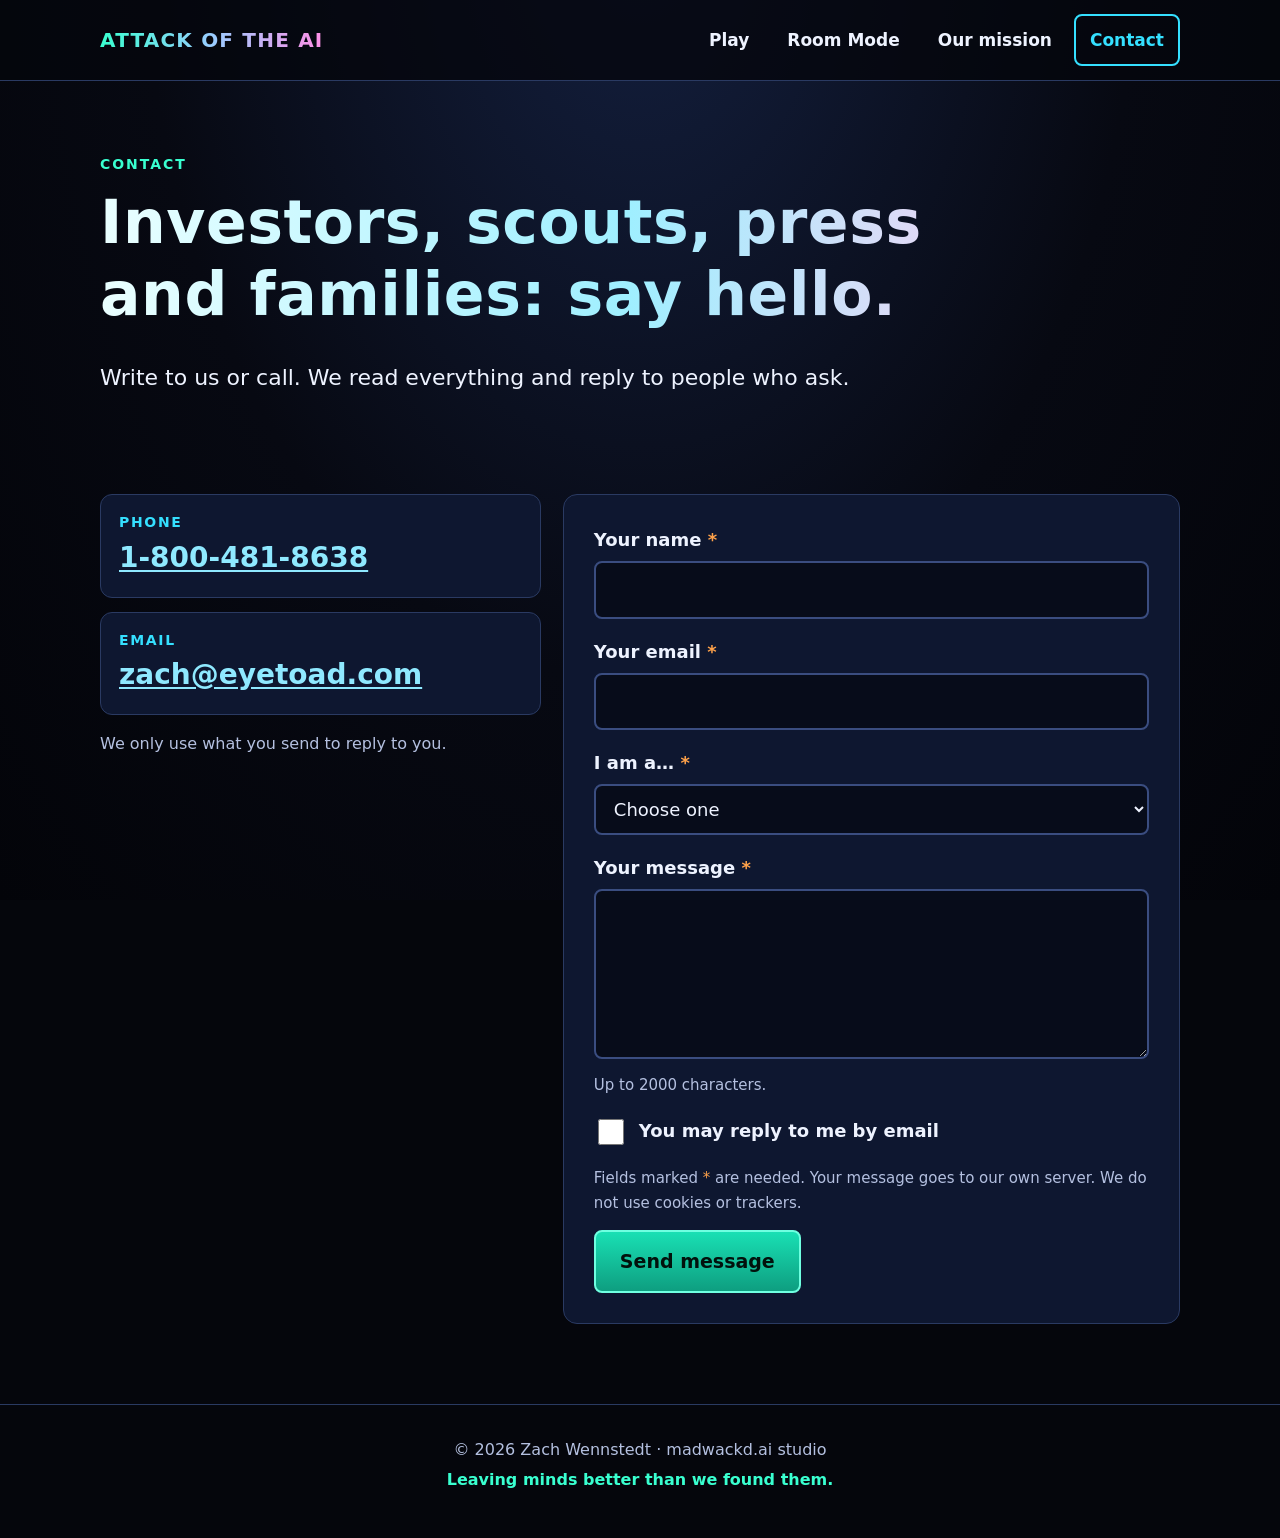
==== contact.html @ 5589227d "Attack of the AI v0.4: bare-hand flying, pilot gloves, seat setup, speed effects, Room Mode preview," ====
<!doctype html>
<html lang="en">
<head>
<meta charset="utf-8">
<meta name="viewport" content="width=device-width, initial-scale=1, viewport-fit=cover">
<title>Contact | Attack of the AI</title>
<meta name="description" content="Investors, scouts, press and families: get in touch about Attack of the AI.">
<meta name="theme-color" content="#05060c">
<meta http-equiv="Content-Security-Policy" content="default-src 'self'; script-src 'self'; style-src 'self' 'unsafe-inline'; img-src 'self' data:; connect-src 'self' https://clients.eyetoad.com; object-src 'none'; base-uri 'self'; form-action 'none'">
<meta name="referrer" content="strict-origin-when-cross-origin">
<link rel="icon" href="data:image/svg+xml,%3Csvg xmlns='http://www.w3.org/2000/svg' viewBox='0 0 64 64'%3E%3Ccircle cx='32' cy='32' r='28' fill='%2339ffd0'/%3E%3Ccircle cx='32' cy='32' r='12' fill='%23ff4fd8'/%3E%3C/svg%3E">
  <script type="module" crossorigin src="./assets/contact-li128efd.js"></script>
  <link rel="modulepreload" crossorigin href="./assets/modulepreload-polyfill-P2Xu9kJm.js">
  <link rel="stylesheet" crossorigin href="./assets/site-Bjc5uk84.css">
</head>
<body>
<a class="skip" href="#main">Skip to the content</a>
<header class="site-header"><div class="wrap">
<a class="brand" href="./index.html">Attack of the AI</a>
<nav aria-label="Main"><ul>
<li><a href="./index.html">Play</a></li>
<li><a href="./room.html">Room Mode</a></li>
<li><a href="./mission.html">Our mission</a></li>
<li><a href="./contact.html" aria-current="page">Contact</a></li>
</ul></nav>
</div></header>
<main id="main">
<section class="hero" style="padding-bottom:0"><div class="wrap">
<p class="eyebrow">Contact</p>
<h1>Investors, scouts, press and families: say hello.</h1>
<p class="lede">Write to us or call. We read everything and reply to people who ask.</p>
</div></section>

<section><div class="wrap">
<div class="contact-grid">
<div>
<ul class="reach">
<li><span class="lbl">Phone</span><a href="tel:+18004818638">1-800-481-8638</a></li>
<li><span class="lbl">Email</span><a href="mailto:zach@eyetoad.com">zach@eyetoad.com</a></li>
</ul>
<p class="privacy">We only use what you send to reply to you.</p>
</div>

<form id="contact-form" method="post" novalidate aria-describedby="form-note">
<noscript><p class="status show fail">This form needs JavaScript. You can still use the phone number or email address on this page.</p></noscript>
<div class="status fail" id="summary" role="alert" tabindex="-1"></div>
<div class="field" data-field="name"><label for="name">Your name <span class="req" aria-hidden="true">*</span></label><input type="text" id="name" name="name" autocomplete="name" maxlength="100" required aria-describedby="name-err"><p class="err" id="name-err"></p></div>
<div class="field" data-field="email"><label for="email">Your email <span class="req" aria-hidden="true">*</span></label><input type="email" id="email" name="email" autocomplete="email" maxlength="200" required aria-describedby="email-err" inputmode="email"><p class="err" id="email-err"></p></div>
<div class="field" data-field="role"><label for="role">I am a… <span class="req" aria-hidden="true">*</span></label><select id="role" name="role" required aria-describedby="role-err"><option value="">Choose one</option><option>Investor</option><option>Talent scout or publisher</option><option>Press</option><option>Teacher or parent</option><option>Player</option></select><p class="err" id="role-err"></p></div>
<div class="field" data-field="message"><label for="message">Your message <span class="req" aria-hidden="true">*</span></label><textarea id="message" name="message" maxlength="2000" required aria-describedby="message-err message-help"></textarea><p class="err" id="message-err"></p></div>
<p class="help" id="message-help" style="margin-top:-12px;margin-bottom:18px">Up to 2000 characters.</p>
<div class="hp" aria-hidden="true"><label for="_honey">Leave this field empty</label><input type="text" id="_honey" name="_honey" tabindex="-1" autocomplete="off"></div>
<div class="field"><label class="check" for="consent"><input type="checkbox" id="consent" name="consent" value="yes"> <span>You may reply to me by email</span></label></div>
<p class="help" id="form-note" style="margin-bottom:14px">Fields marked <span class="req">*</span> are needed. <span id="mode-note"></span></p>
<button type="submit" class="btn" id="send">Send message</button>
<div class="status" id="status" role="status" aria-live="polite"></div>
</form>
</div>
</div></section>
</main>
<footer class="site-footer"><div class="wrap">
<p>© 2026 Zach Wennstedt · madwackd.ai studio</p>
<p class="slogan">Leaving minds better than we found them.</p>
</div></footer>
</body>
</html>
---- assets/site-Bjc5uk84.css ----
:root{--bg:#05060c;--bg2:#0b1224;--card:#0e1730;--line:#2a3a62;--ink:#eef3ff;--dim:#b4c0e0;--cyan:#35e0ff;--mint:#39ffd0;--orange:#ffa24a;--focus:#ffd36b;--bp:#0a2d66;--font:system-ui, -apple-system, "Segoe UI", Roboto, "Helvetica Neue", Arial, sans-serif}*{box-sizing:border-box}html{-webkit-text-size-adjust:100%;scroll-behavior:smooth}body{background:var(--bg);color:var(--ink);font-family:var(--font);background-image:radial-gradient(at 50% -10%,#142040 0%,#070912 55%,#030409 100%);background-attachment:fixed;margin:0;font-size:18px;line-height:1.65}img,svg{max-width:100%}a{color:#8fe9ff;text-underline-offset:3px}a:hover{color:#fff}:focus-visible{outline:3px solid var(--focus);outline-offset:3px;border-radius:3px}.skip{background:var(--focus);color:#111;z-index:50;border-radius:6px;padding:10px 14px;font-weight:700;position:absolute;top:-60px;left:8px}.skip:focus{top:8px}.wrap{width:min(1080px,100% - 32px);margin-inline-start:auto;margin-inline-end:auto}.wrap.wide{width:min(1400px,100% - 32px)}.site-header{border-bottom:1px solid var(--line);background:#05060cc7}.site-header .wrap{flex-wrap:wrap;justify-content:space-between;align-items:center;gap:8px 24px;padding:14px 0;display:flex}.brand{letter-spacing:.06em;text-transform:uppercase;background:linear-gradient(90deg, var(--mint), #9cf, #ff8fe6);color:#0000;-webkit-background-clip:text;background-clip:text;font-size:20px;font-weight:800;text-decoration:none}.brand:hover{color:#0000}nav ul{flex-wrap:wrap;gap:4px 6px;margin:0;padding:0;list-style:none;display:flex}nav a{min-height:44px;color:var(--ink);border:2px solid #0000;border-radius:8px;padding:10px 14px;font-size:17px;font-weight:600;text-decoration:none;display:inline-block}nav a:hover{border-color:var(--line);color:#fff}nav a[aria-current=page]{border-color:var(--cyan);color:var(--cyan)}.site-footer{border-top:1px solid var(--line);text-align:center;color:var(--dim);margin-top:72px;padding:28px 0 40px;font-size:16px}.site-footer p{margin:4px 0}.site-footer .slogan{color:var(--mint);font-weight:600}h1,h2,h3{margin:0 0 .5em;line-height:1.2}h1{letter-spacing:.01em;font-size:clamp(34px,6.4vw,60px)}h2{font-size:clamp(27px,4.4vw,38px)}h3{font-size:21px}p{max-width:68ch;margin:0 0 1em}.lede{color:var(--ink);font-size:clamp(19px,2.6vw,22px)}.eyebrow{letter-spacing:.14em;text-transform:uppercase;color:var(--mint);margin:0 0 10px;font-size:14px;font-weight:700}section{padding:56px 0 8px}.hero{padding:72px 0 24px;position:relative;overflow:hidden}.hero h1{background:linear-gradient(90deg,#eaffff,#9fefff 55%,#ffd0f2);color:#0000;-webkit-background-clip:text;background-clip:text;max-width:16em}.hero-art{opacity:.5;pointer-events:none;z-index:0;width:min(520px,80vw);position:absolute;top:-30px;right:-80px}.hero .wrap{z-index:1;position:relative}.btn{font:inherit;cursor:pointer;color:#02110c;background:linear-gradient(#19e0b4,#0e9e80);border:2px solid #6fffe0;border-radius:8px;min-height:48px;padding:14px 24px;font-size:19px;font-weight:800;text-decoration:none;display:inline-block}.btn:hover{color:#000;background:linear-gradient(#4dffd5,#14b794)}.btn.alt{color:var(--ink);background:#10182c;border-color:#3a4d80}.btn.alt:hover{border-color:var(--cyan);color:#fff;background:#16213e}.btn:disabled{opacity:.55;cursor:not-allowed}.btn.small{min-height:44px;padding:9px 16px;font-size:16px}.grid{grid-template-columns:repeat(auto-fit,minmax(190px,1fr));gap:18px;margin-top:24px;padding:0;list-style:none;display:grid}.card{background:var(--card);border:1px solid var(--line);border-radius:12px;padding:20px 20px 8px}.card h3{color:#fff;align-items:center;gap:12px;display:flex}.card h3 svg{flex:none;width:44px;height:44px}.card .how{letter-spacing:.1em;text-transform:uppercase;color:var(--cyan);margin:0 0 4px;font-size:14px;font-weight:700}.card p{font-size:17px}.soft{border:1px solid var(--line);background:linear-gradient(#1420408c,#0a102033);border-radius:14px;padding:28px clamp(18px,4vw,40px)}.pull{border-left:5px solid var(--orange);background:#ffa24a12;border-radius:0 12px 12px 0;margin:8px 0 0;padding:28px clamp(18px,4vw,40px)}.pull p{color:#fff4e8;max-width:40em;font-size:clamp(20px,2.8vw,25px);line-height:1.5}.pull cite{color:var(--orange);font-style:normal;font-weight:700}.note{border:2px solid var(--orange);background:#ffa24a14;border-radius:10px;max-width:none;margin:18px 0;padding:12px 16px;font-weight:700}.cta{text-align:center;border:1px solid var(--line);background:radial-gradient(at 50% 0,#17325a 0%,#0b1224 70%);border-radius:16px;margin-top:56px;padding:44px 20px}.cta p{margin-inline-start:auto;margin-inline-end:auto}.cta h2{max-width:20em;margin-inline-start:auto;margin-inline-end:auto}.bp-tools{flex-wrap:wrap;align-items:center;gap:10px;margin:10px 0;display:flex}.bp-tools .hint{color:var(--dim);margin:0;font-size:16px}.frame{background:var(--bp);-webkit-overflow-scrolling:touch;border:2px solid #4a67a8;border-radius:6px;overflow:auto}.frame:focus-visible{outline-offset:2px}.sheet{width:100%;min-width:1000px;height:auto;display:block}.frame.is-full{max-height:85vh}.frame.is-full .sheet{width:1600px;min-width:1600px}.sheet .bp-bg{fill:var(--bp)}.sheet .bt{fill:#eaf6ff;letter-spacing:.06em;font-family:Arial Narrow,Segoe UI,Arial,Helvetica,sans-serif;font-size:14px}.sheet .bt.xs{font-size:12px}.sheet .bt.s{font-size:13px}.sheet .bt.m{font-size:14px}.sheet .bt.h{font-size:16px;font-weight:700}.sheet .bt.b{font-size:15px;font-weight:700}.sheet .bt.xl{letter-spacing:.08em;font-size:24px;font-weight:700}.sheet .bt.dim{fill:#a9c6ee}.sheet .bt.zone{fill:#bcd6f5;font-size:12px}.sheet .bt.k{font-size:14px}.sheet .bt.hd{fill:#fff}.sheet .bt.tb1{font-size:17px;font-weight:700}.sheet .bt.tb2{font-size:14px}.sheet .bt.tb3{fill:#ffd9a8;font-size:14px;font-weight:700}.sheet .bt.bn{fill:#fff;letter-spacing:0;pointer-events:none;font-size:16px;font-weight:700}.sheet .l1,.sheet .l2,.sheet .l3,.sheet .rack,.sheet .sym,.sheet .tree circle,.sheet .spanel,.sheet .zone-hab,.sheet .zone-tree,.sheet .pond,.sheet .plate{vector-effect:none}.sheet .l1{stroke:#eaf6ff;stroke-width:1.1px;fill:none}.sheet .l2{stroke:#eaf6ff;stroke-width:2px;fill:none}.sheet .l3{stroke:#eaf6ff;stroke-width:3px;fill:none}.sheet .fill-bg{fill:var(--bp)}.sheet .fillw{fill:#eaf6ff}.sheet .hdr{fill:#17408a;stroke:#eaf6ff;stroke-width:1.5px}.sheet .rack{fill:var(--bp);stroke:#eaf6ff;stroke-width:1.1px}.sheet .spanel{stroke:#bfe6ff;stroke-width:1px;fill-opacity:1}.sheet .sym{stroke:#eaf6ff;stroke-width:2px;fill:var(--bp)}.sheet .symf,.sheet .post{fill:#eaf6ff;stroke:none}.sheet .tree circle{fill:#8ff2b41f;stroke:#8ff2b4;stroke-width:1.2px}.sheet .tree .dot{fill:#8ff2b4;stroke:none}.sheet .zone-hab{fill:#8ff2b412;stroke:#8ff2b4;stroke-width:1.5px;stroke-dasharray:12 4 2 4}.sheet .zone-tree{fill:#8ff2b412;stroke:#8ff2b4;stroke-width:1.2px;stroke-dasharray:6 4}.sheet .pond{fill:#9fd2ff24;stroke:#9fd2ff;stroke-width:2px}.sheet .reed{stroke:#8ff2b4;stroke-width:1.2px;fill:none}.sheet .plate{fill:var(--bp);stroke:none}.sheet .corr{stroke:#8ff2b4;stroke-width:1.6px;stroke-dasharray:3 5}.sheet .chev{stroke:#8ff2b4;stroke-width:1.8px;fill:none}.sheet .prop{stroke:#eaf6ff;stroke-width:1.6px;stroke-dasharray:18 5 3 5 3 5;fill:none}.sheet .pw{stroke:#eaf6ff;stroke-width:1.7px;stroke-dasharray:10 4 2 4;fill:none}.sheet .walk{stroke:#eaf6ff;stroke-width:2.4px;stroke-dasharray:1 5;stroke-linecap:round;fill:none}.sheet .stub{stroke:#eaf6ff;stroke-width:1.6px}.sheet .p-sup-o{stroke:#ffa24a;stroke-width:7px;fill:none;stroke-linejoin:round}.sheet .p-sup-i{stroke:var(--bp);stroke-width:3.2px;fill:none;stroke-linejoin:round}.sheet .p-ret{stroke:#6fe3ff;stroke-width:3.6px;stroke-dasharray:14 5 3 5;fill:none;stroke-linejoin:round}.sheet .c-warm{stroke:#ffa24a;stroke-width:2.6px;fill:none}.sheet .c-cool{stroke:#6fe3ff;stroke-width:2.6px;fill:none}.sheet .w-clean{stroke:#a9d8ff;stroke-width:3.6px;stroke-dasharray:1 6;stroke-linecap:round;fill:none}.sheet .w-rain{stroke:#a9d8ff;stroke-width:2.4px;stroke-dasharray:9 5;fill:none}.sheet .w-reject{stroke:#d6dff0;stroke-width:2.4px;stroke-dasharray:14 4 2 4 2 4;fill:none}.sheet .ar-o{fill:#ffa24a}.sheet .ar-c{fill:#6fe3ff}.sheet .ar-w{fill:#a9d8ff}.sheet .ar-g{fill:#d6dff0}.sheet .lead{stroke:#eaf6ff;stroke-width:1.3px}.sheet .bubble{cursor:pointer;outline:none}.sheet .bub{fill:var(--bp);stroke:#fff;stroke-width:2px}.sheet .hit{fill:#0000}.sheet .bubble.on .bub{fill:#35e0ff;stroke:#fff}.sheet .bubble:focus-visible .bub{fill:#35e0ff;stroke:#fff}.sheet .bubble.on .bn{fill:#04202b}.sheet .bubble:focus-visible .bn{fill:#04202b}.sheet .bubble:focus-visible .hit{stroke:var(--focus);stroke-width:3px}.sheet .part{transition:opacity .25s}.sheet.dim .part:not(.on){opacity:.2}.sheet .part.on{filter:drop-shadow(0 0 4px #35e0ffe6)}.sheet .node{transition:opacity .5s}.sheet .flow{fill:none;stroke-width:6.5px;stroke-linecap:round;stroke-dasharray:0 16;opacity:.25;transition:opacity .6s}.sheet .flow.warm{stroke:#ff9a3c}.sheet .flow.cool{stroke:#4fd8ff}.sheet .flow.water{stroke:#b4dcff}.sheet .flow.reject{stroke:#e3e9f5}.sheet .flow.active,.sheet.all .flow{opacity:1}.sheet.playing .flow{animation:3s linear infinite flow}@keyframes flow{to{stroke-dashoffset:-32px}}.sheet .node.active>rect:first-child,.sheet .node.active>path:first-child{stroke:#35e0ff;stroke-width:4px}.panel{background:var(--card);border:1px solid var(--line);border-radius:12px;margin-top:16px;padding:18px 20px}.panel h3{margin-bottom:8px}.steps{flex-wrap:wrap;align-items:center;gap:10px;margin-bottom:12px;display:flex}.caption{color:#fff;max-width:none;min-height:3.3em;margin:0;font-size:20px}.stepdots{gap:6px;margin-left:4px;display:flex}.stepdots span{border:2px solid var(--cyan);border-radius:50%;width:12px;height:12px}.stepdots span.on{background:var(--cyan)}.rm-note{color:var(--dim);font-size:16px;display:none}.callouts{grid-template-columns:repeat(auto-fit,minmax(min(100%,420px),1fr));gap:10px;margin:18px 0;padding:0;list-style:none;display:grid}.callouts li{background:var(--card);border:2px solid var(--line);cursor:pointer;border-radius:10px;gap:14px;padding:12px 14px;display:flex}.callouts li:hover,.callouts li.on{border-color:var(--cyan);background:#12223f}.callouts .num{background:var(--bp);border:2px solid #fff;border-radius:50%;flex:none;place-items:center;width:36px;height:36px;font-size:17px;font-weight:800;display:grid}.callouts li.on .num{background:var(--cyan);color:#04202b}.callouts b{color:#fff;display:block}.callouts span.t{color:var(--dim);font-size:17px;line-height:1.5}.inwords h3{margin-top:1.2em}.inwords p{max-width:75ch}.contact-grid{grid-template-columns:1fr;gap:22px;margin-top:20px;display:grid}@media (min-width:900px){.contact-grid{grid-template-columns:5fr 7fr;align-items:start}}.reach{gap:14px;margin:0 0 16px;padding:0;list-style:none;display:grid}.reach li{background:var(--card);border:1px solid var(--line);border-radius:12px;padding:16px 18px}.reach .lbl{letter-spacing:.12em;text-transform:uppercase;color:var(--cyan);font-size:14px;font-weight:700;display:block}.reach a{word-break:break-word;font-size:clamp(22px,4.5vw,28px);font-weight:800}form{background:var(--card);border:1px solid var(--line);border-radius:14px;padding:clamp(18px,3vw,30px)}.field{margin-bottom:18px}label,legend{margin-bottom:6px;font-weight:700;display:block}.req{color:var(--orange)}input[type=text],input[type=email],select,textarea{width:100%;font:inherit;color:var(--ink);background:#070c1a;border:2px solid #3a4d80;border-radius:8px;min-height:48px;padding:12px 14px;font-size:18px}textarea{resize:vertical;min-height:170px}input:hover,select:hover,textarea:hover{border-color:#6479b3}input:focus-visible{outline:3px solid var(--focus);outline-offset:2px;border-color:var(--focus)}select:focus-visible{outline:3px solid var(--focus);outline-offset:2px;border-color:var(--focus)}textarea:focus-visible{outline:3px solid var(--focus);outline-offset:2px;border-color:var(--focus)}.field.bad input,.field.bad select,.field.bad textarea{border-color:#ff8a8a}.err{color:#ffb3b3;max-width:none;margin:6px 0 0;font-size:16px;font-weight:600;display:none}.field.bad .err{display:block}.help{color:var(--dim);max-width:none;margin:4px 0 0;font-size:15px}.check{align-items:flex-start;gap:12px;font-weight:600;display:flex}.check input{accent-color:#19e0b4;flex:none;width:26px;height:26px;margin-top:3px}.hp{width:1px;height:1px;left:-10000px;overflow:hidden;position:absolute!important}.status{border:2px solid;border-radius:10px;max-width:none;margin-top:18px;padding:14px 16px;font-weight:600;display:none}.status.show{display:block}.status.ok{border-color:var(--mint);background:#39ffd014}.status.fail{background:#ff8a8a14;border-color:#ff8a8a}.status.info{border-color:var(--cyan);background:#35e0ff14}.status .btn{margin-top:8px}.privacy{color:var(--dim);margin-top:14px;font-size:16px}@media (prefers-reduced-motion:reduce){html{scroll-behavior:auto}*{transition:none!important;animation:none!important}.sheet .flow{display:none}.rm-note{display:block}.js-play{display:none}}@media (max-width:560px){body{font-size:18px}.sheet{min-width:1000px}}@media print{@page{size:landscape;margin:10mm}body{color:#000;-webkit-print-color-adjust:exact;-moz-print-color-adjust:exact;print-color-adjust:exact;font-size:11pt;background:#fff!important}.site-header,.bp-tools,.panel.follow,.skip,.cta,.hero-art{display:none!important}.frame{border:0;max-height:none!important;overflow:visible!important}.sheet,.frame.is-full .sheet{break-inside:avoid;page-break-inside:avoid;width:100%!important;min-width:0!important}.sheet .flow{display:none}.hero h1{color:#000;background:0 0}a{color:#000}.card,.soft,.callouts li{color:#000;background:#fff;border-color:#999}.callouts span.t,.card p,.note,.site-footer{color:#000}}#summary.show{margin-bottom:18px}.site-footer p{margin-inline-start:auto;margin-inline-end:auto}
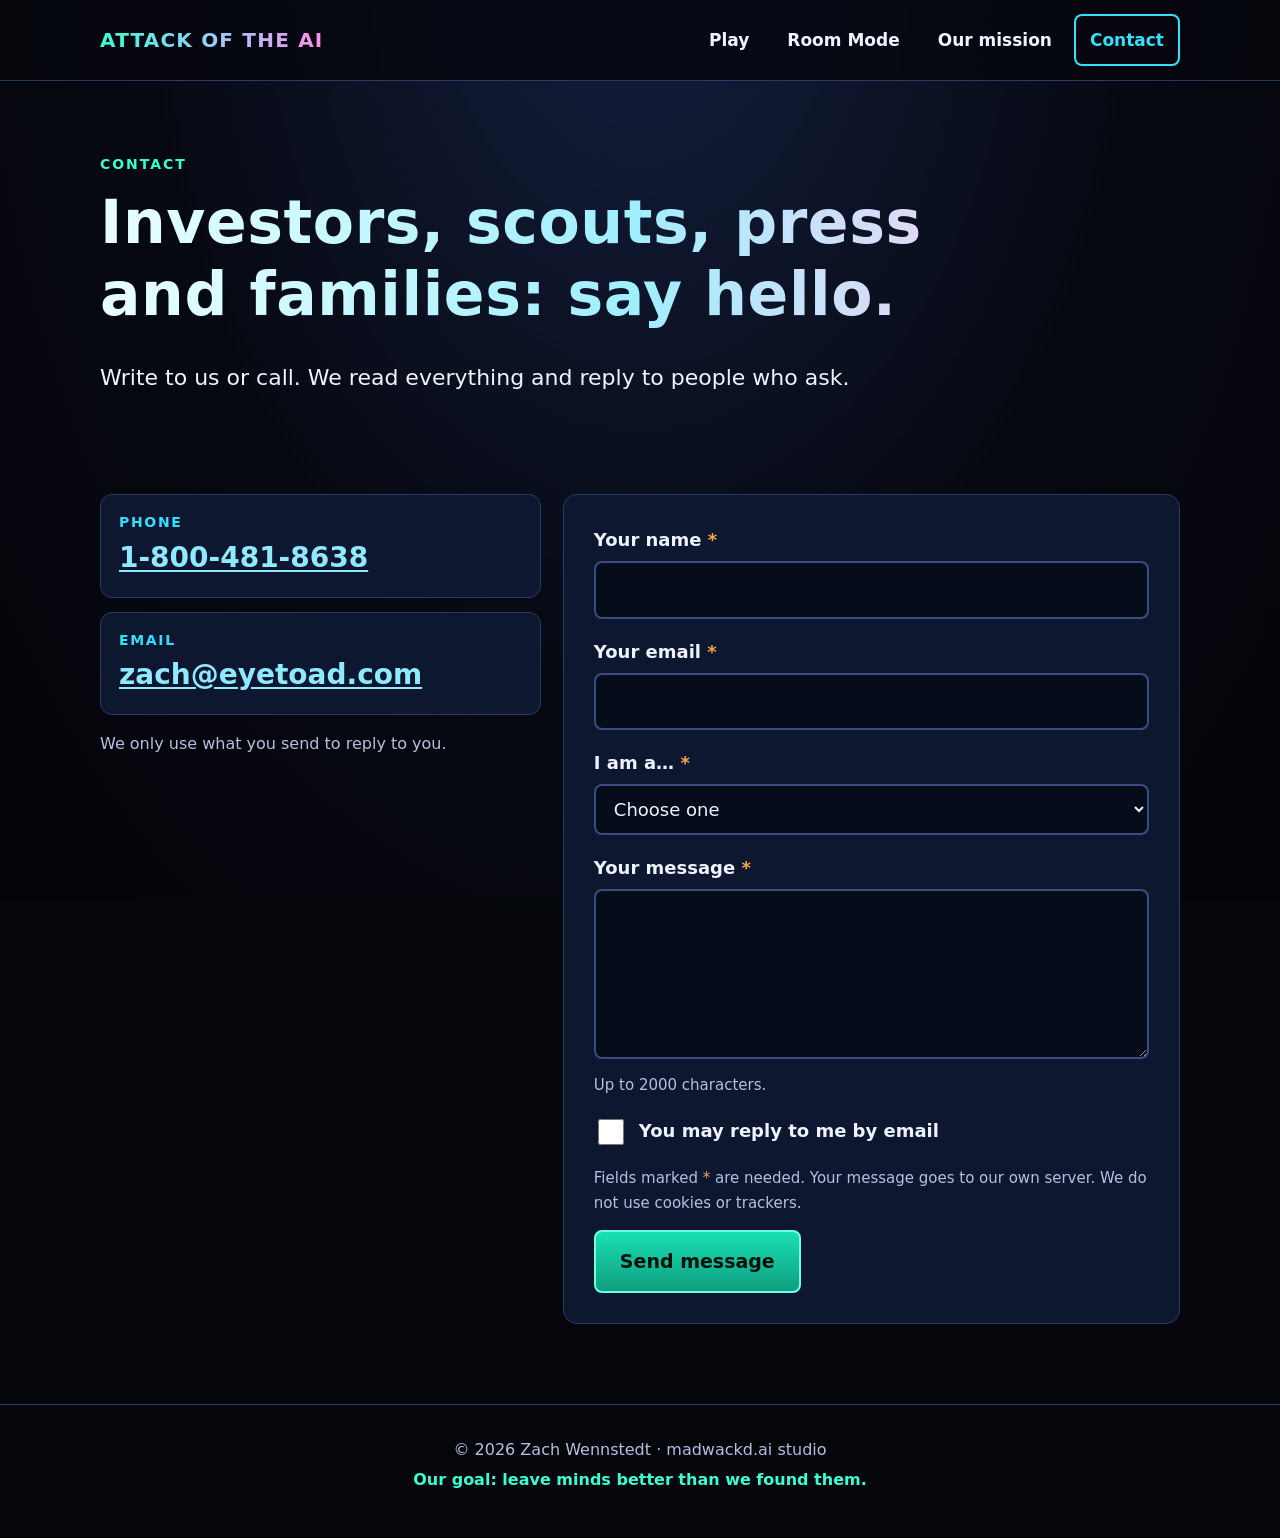
==== commit 04ddd406: "v0.6: seat follows the player, placeable control balls, thrust buttons and lever, hologram messenger" ====
--- a/contact.html
+++ b/contact.html
@@ -60,7 +60,7 @@
 </main>
 <footer class="site-footer"><div class="wrap">
 <p>© 2026 Zach Wennstedt · madwackd.ai studio</p>
-<p class="slogan">Leaving minds better than we found them.</p>
+<p class="slogan">Our goal: leave minds better than we found them.</p>
 </div></footer>
 </body>
 </html>
